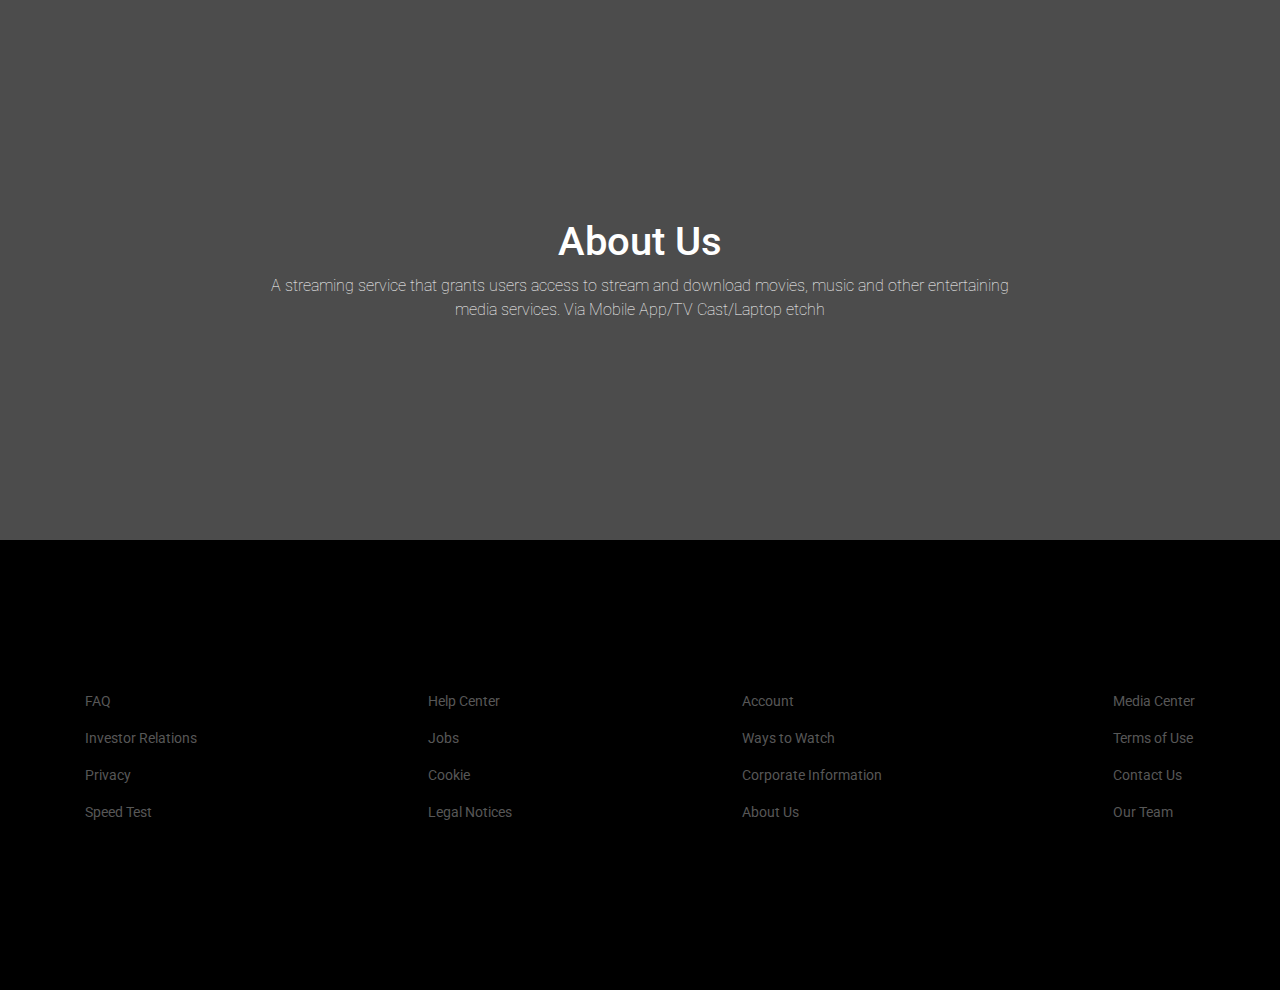
==== about.html @ c8d3bb70 "a" ====
<!DOCTYPE html>
<html lang="en">
<head>
    <meta charset="UTF-8">
    <meta name="viewport" content="width=device-width, initial-scale=1.0">
		<title>Yelofim</title>
    <link rel="stylesheet" href="../css/bootstrap.min.css">
    <link rel="stylesheet" href="style.css">
    <link rel="stylesheet" href="../about page/about.css">
</head>
<body>

  <div class="container-fluid py-5 d-flex flex-column justify-content-center align-items-center about-top-sec">

    <div class="about-overlay"></div>

    <div class="top-text-container text-center">
      <h1 class="text-white">
        About Us
      </h1>
      <p class="text-white">A streaming service that grants users access to stream and download 
        movies, music and other entertaining media services. 
        Via Mobile App/TV Cast/Laptop etchh</p>
    </div>

    <div class="main-main">
      
    </div>

    
  </div>

  <!-- footer area -->
  <div class="container-fluid footer-area d-flex justify-content-center align-items-center">

    <div class="container d-flex justify-content-between text-secondary">

      <div class="footer-section-one d-flex flex-column">
        <a href="#"><p>FAQ</p></a>
        <a href="#"><p>Investor Relations</p></a>
        <a href="#"><p>Privacy</p></a>
        <a href="#"><p>Speed Test</p></a>
      </div>

      <div class="footer-section-two d-flex flex-column">
        <a href="#"><p>Help Center</p></a>
        <a href="#"><p>Jobs</p></a>
        <a href="#"><p>Cookie</p></a>
        <a href="#"><p>Legal Notices</p></a>
      </div>

      <div class="footer-section-three d-flex flex-column">
        <a href="#"><p>Account</p></a>
        <a href="#"><p>Ways to Watch</p></a>
        <a href="../corporate-page.html"><p>Corporate Information</p></a>
        <a href="#"><p>About Us</p></a>
      </div>

      <div class="footer-section-four d-flex flex-column">
        <a href="#"><p>Media Center</p></a>
        <a href="#"><p>Terms of Use</p></a>
        <a href="#"><p>Contact Us</p></a>
        <a href="#"><p>Our Team</p></a>
      </div>

    </div>

  </div>
  <!-- footer area ends here -->

	<script src="../js/bootstrap.min.js"></script>
</body>
</html>
---- style.css ----
@import url('https://fonts.googleapis.com/css2?family=Roboto:ital,wght@0,100;0,300;0,400;0,500;0,700;0,900;1,100;1,300;1,400;1,500;1,700;1,900&display=swap');

body *{
  font-family: 'Roboto', sans-serif;
}

.overlay-image{
  background-color: rgba(0, 0, 0, 0.9);
  position: absolute;
  top: 0;
  left: 0;
  width: 100%;
  height: 100%;
}

#top-container {
  height: 100vh;
  background: url(../images/movies_collections.png);
  background-size: cover;
  /* background-position: center; */
  position: relative;
}

#logo-boxx{
  display: flex;
  justify-content: end;
  align-items: center;
  border-radius: 20px;
  /* padding: 3px 15px; */
  position: absolute;
  top: 0;
  right: 0;
  margin-top: 15px;
  margin-right: 100px;
  background-color: #F1D325;
  padding: 3px 15px;
  width: auto;
  font-size: 16px;
  font-weight: bolder;
  border-radius: 40px;
  color: black;
}

#logo-boxx:hover{
  color:white;
  /* background-color: transparent; */
  border: 2px solid orange;
}

#logo-boxx a{
  text-decoration: none;
  color: black;
  z-index: 2000;
  font-weight: 600;
}


.z-index{
  z-index: 1000;
}


.Yelofim-icon{
  width: 70px;
  height: 90px;
}

.Yelofim-logo{
  width: 173px;
  height: 35px;
}

.button-container{
  text-align: center;
}

.button-container a{
  background-color: #F1D325;
  padding: 10px 50px;
  width: auto;
  font-size: 16px;
  font-weight: bolder;
  border-radius: 40px;
  color: black;
}

.button-container a:hover{
  background-color: black;
  border: 2px solid yellow;
  color: white;
}

.text-after-button .text-content-afb{
  font-size: 12px;
  font-weight: 100;
}

.img-container{
  background-color: rgba(0, 0, 0, 0.9);
}

.divider{
  width: 100%;
  height: 1px;
  background-color: #F1D325;
  opacity: .3;
}

.inner-padding{
  margin-top: 42px;
}

#movie-display-container{
  background-color: #131313;
  height: 100vh;
}

#watch-everywhere-container{
  background-color: #131313;
  height: 85vh;
}

.watch-everywhere-text p{
  font-family: 'Roboto', sans-serif;
  font-size: 17px;
  width: 60%;
}

.img-box img{
  width: 265px;
  height: 186px;
  border-radius: 45px;
}

.img-box img:hover{
  transform: scale(1.1);
}

.img-resize img{
  width: 245px;
  height: 75px;
  border-radius: 10px;
}

.img-resize img:hover{
  transform: scale(1.1);
}

.footer-area{
  height: 50vh;
  background-color: black;
}

.footer-area a{
  text-decoration: none;
  color: #575757;
  font-size: 14px;
}

.footer-area a:hover{
  font-size: 14.3px;
  color: #b4b4b4;
}
---- about page/about.css ----
@import url('https://fonts.googleapis.com/css2?family=Roboto:ital,wght@0,100;0,300;0,400;0,500;0,700;0,900;1,100;1,300;1,400;1,500;1,700;1,900&display=swap');

body *{
  font-family: 'Roboto', sans-serif;
}

.about-top-sec{
  background: url(../images/pexels-ray-bilcliff-1672813.jpg);
  height: 60vh;
  width: 100%;
  background-position: center;
  background-size: cover;
  position: relative;
}

.about-top-sec .about-overlay{
  background-color: rgba(0, 0, 0, 0.7);
  position: absolute;
  top: 0;
  left: 0;
  width: 100%;
  height: 100%;
}

.top-text-container{
  z-index: 1;
  font-family: 'Roboto', sans-serif;
}

.top-text-container p{
  text-align: center;
  font-weight: 100;
  width: 70%;
  margin: 0 auto;
}


.main-main{
  
}
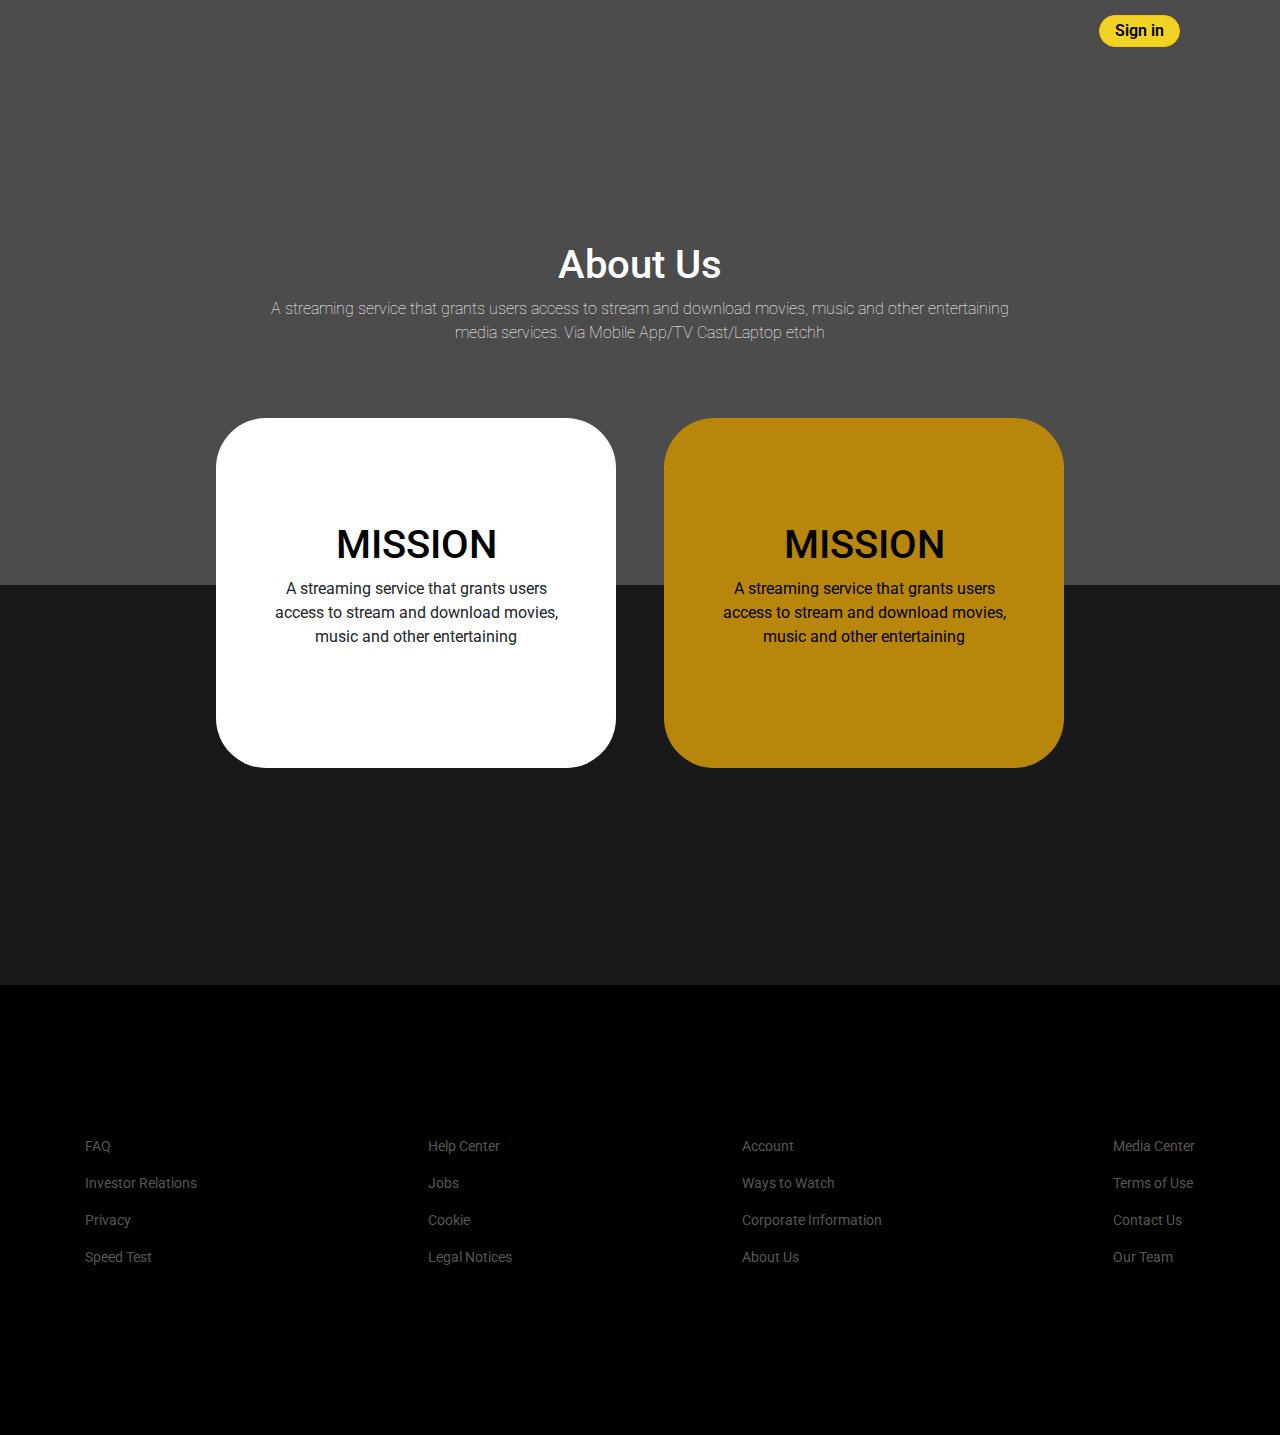
==== commit 274b8156: "aa" ====
--- a/about.html
+++ b/about.html
@@ -12,6 +12,10 @@
 
   <div class="container-fluid py-5 d-flex flex-column justify-content-center align-items-center about-top-sec">
 
+    <div id="logo-boxx" class="btn btn-warning">
+        <a href="http://watch.yelofim.com">Sign in</a>
+      </div>
+
     <div class="about-overlay"></div>
 
     <div class="top-text-container text-center">
@@ -22,13 +26,34 @@
         movies, music and other entertaining media services. 
         Via Mobile App/TV Cast/Laptop etchh</p>
     </div>
-
-    <div class="main-main">
-      
+    <div class="container-fluid d-flex flex-row justify-content-center box-con">
+      <div class="box-1 mr-5 d-flex justify-content-center align-items-center flex-column">
+        <h1>MISSION</h1>
+        <P class="text-center w-75">A streaming service that grants users 
+          access to stream and download 
+          movies, music and other 
+          entertaining</P>
+      </div>
+    <div class="box-2 d-flex justify-content-center align-items-center flex-column">
+      <h1>MISSION</h1>
+        <P class="text-center w-75">A streaming service that grants users 
+          access to stream and download 
+          movies, music and other 
+          entertaining</P>
     </div>
-
+    </div>
     
   </div>
+
+    <div class="container-fluid box-container d-flex flex-row justify-content-center">
+      <div class="overlay-second"></div>
+      
+
+    </div>
+    
+    
+  </div>
+  
 
   <!-- footer area -->
   <div class="container-fluid footer-area d-flex justify-content-center align-items-center">
--- a/about page/about.css
+++ b/about page/about.css
@@ -4,9 +4,13 @@
   font-family: 'Roboto', sans-serif;
 }
 
+#logo-boxx{
+  z-index: 1;
+}
+
 .about-top-sec{
   background: url(../images/pexels-ray-bilcliff-1672813.jpg);
-  height: 60vh;
+  height: 65vh;
   width: 100%;
   background-position: center;
   background-size: cover;
@@ -34,7 +38,51 @@
   margin: 0 auto;
 }
 
+.box-container{
+  background: url(../images/pexels-brotin-biswas-518543.jpg);
+  height: 400px;
+  width: 100%;
+  background-position: center;
+  background-size: cover;
+  position: relative;
+}
 
-.main-main{
-  
+.overlay-second{
+  background-color: rgba(0, 0, 0, 0.9);
+  position: absolute;
+  top: 0;
+  left: 0;
+  width: 100%;
+  height: 100%;
+}
+
+.box-con{
+  position: absolute;
+}
+
+.box-1{
+  width: 400px;
+  height: 350px;
+  z-index: 1;
+  padding: 5px;
+  background-color: rgb(255, 255, 255);
+  position: relative;
+  top: 300px;
+  border-radius: 50px;
+
+}
+
+.box-2{
+  width: 400px;
+  height: 350px;
+  z-index: 1;
+  padding: 5px;
+  background-color: darkgoldenrod;
+  position: relative;
+  top: 300px;
+  border-radius: 50px;
+}
+
+.box-2 p, h1{
+  color: black;
 }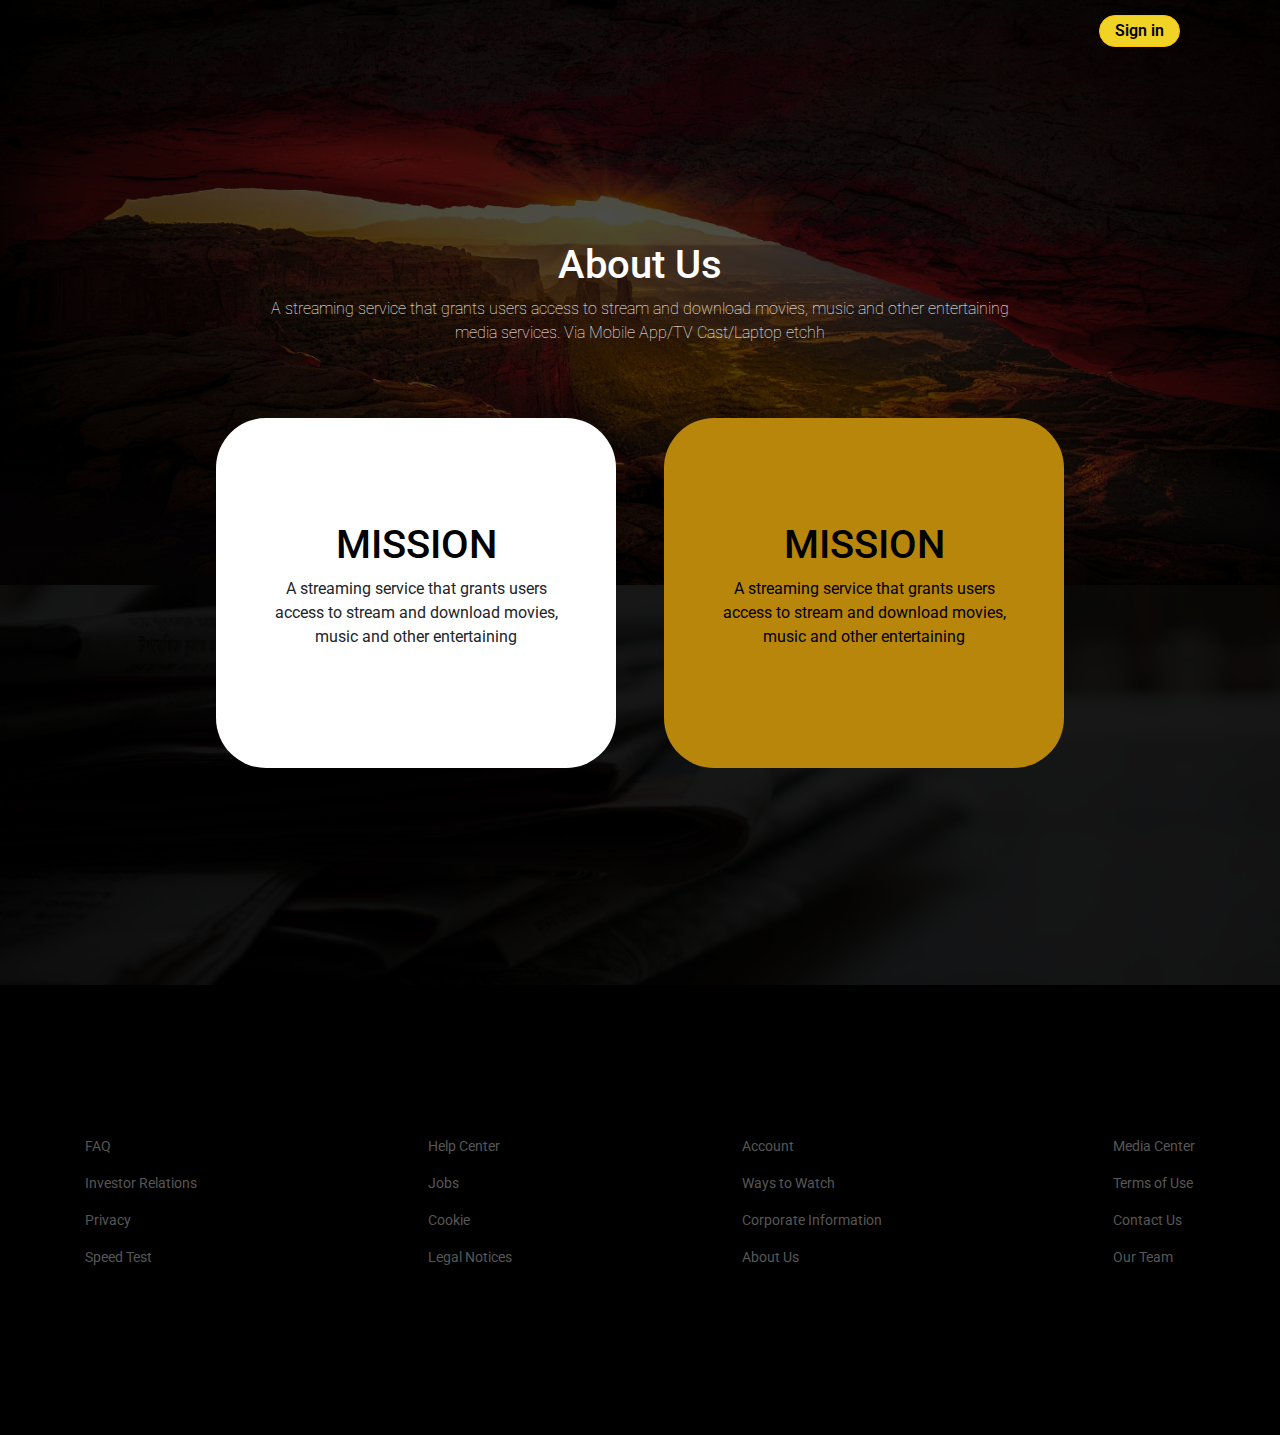
==== commit 5de4d067: "Merge pull request #2 from Collinsvfx/main" ====
--- a/about.html
+++ b/about.html
@@ -4,16 +4,16 @@
     <meta charset="UTF-8">
     <meta name="viewport" content="width=device-width, initial-scale=1.0">
 		<title>Yelofim</title>
-    <link rel="stylesheet" href="../css/bootstrap.min.css">
-    <link rel="stylesheet" href="style.css">
-    <link rel="stylesheet" href="../about page/about.css">
+    <link rel="stylesheet" href="css/bootstrap.min.css">
+    <link rel="stylesheet" href="css/style.css">
+    <link rel="stylesheet" href="css/about.css">
 </head>
 <body>
 
   <div class="container-fluid py-5 d-flex flex-column justify-content-center align-items-center about-top-sec">
 
     <div id="logo-boxx" class="btn btn-warning">
-        <a href="http://watch.yelofim.com">Sign in</a>
+        <a href="http://watch.yelofim.com/login">Sign in</a>
       </div>
 
     <div class="about-overlay"></div>
@@ -93,6 +93,6 @@
   </div>
   <!-- footer area ends here -->
 
-	<script src="../js/bootstrap.min.js"></script>
+	<script src="js/bootstrap.min.js"></script>
 </body>
 </html>--- a/css/style.css
+++ b/css/style.css
@@ -0,0 +1,163 @@
+@import url('https://fonts.googleapis.com/css2?family=Roboto:ital,wght@0,100;0,300;0,400;0,500;0,700;0,900;1,100;1,300;1,400;1,500;1,700;1,900&display=swap');
+
+body *{
+  font-family: 'Roboto', sans-serif;
+}
+
+.overlay-image{
+  background-color: rgba(0, 0, 0, 0.7);
+  position: absolute;
+  top: 0;
+  left: 0;
+  width: 100%;
+  height: 100%;
+}
+
+#top-container {
+  height: 100vh;
+  background: url(../images/movies_collections.png);
+  background-size: cover;
+  /* background-position: center; */
+  position: relative;
+}
+
+#logo-boxx{
+  display: flex;
+  justify-content: end;
+  align-items: center;
+  border-radius: 20px;
+  /* padding: 3px 15px; */
+  position: absolute;
+  top: 0;
+  right: 0;
+  margin-top: 15px;
+  margin-right: 100px;
+  background-color: #F1D325;
+  padding: 3px 15px;
+  width: auto;
+  font-size: 16px;
+  font-weight: bolder;
+  border-radius: 40px;
+  color: black;
+}
+
+#logo-boxx:hover{
+  color:white;
+  /* background-color: transparent; */
+  border: 2px solid orange;
+}
+
+#logo-boxx a{
+  text-decoration: none;
+  color: black;
+  z-index: 2000;
+  font-weight: 600;
+}
+
+
+.z-index{
+  z-index: 1000;
+}
+
+
+.Yelofim-icon{
+  width: 70px;
+  height: 90px;
+}
+
+.Yelofim-logo{
+  width: 173px;
+  height: 35px;
+}
+
+.button-container{
+  text-align: center;
+}
+
+.button-container a{
+  background-color: #F1D325;
+  padding: 10px 50px;
+  width: auto;
+  font-size: 16px;
+  font-weight: bolder;
+  border-radius: 40px;
+  color: black;
+}
+
+.button-container a:hover{
+  background-color: black;
+  border: 2px solid yellow;
+  color: white;
+}
+
+.text-after-button .text-content-afb{
+  font-size: 12px;
+  font-weight: 100;
+}
+
+.img-container{
+  background-color: rgba(0, 0, 0, 0.9);
+}
+
+.divider{
+  width: 100%;
+  height: 1px;
+  background-color: #F1D325;
+  opacity: .3;
+}
+
+.inner-padding{
+  margin-top: 42px;
+}
+
+#movie-display-container{
+  background-color: #131313;
+  height: 100vh;
+}
+
+#watch-everywhere-container{
+  background-color: #131313;
+  height: 85vh;
+}
+
+.watch-everywhere-text p{
+  font-family: 'Roboto', sans-serif;
+  font-size: 17px;
+  width: 60%;
+}
+
+.img-box img{
+  width: 265px;
+  height: 186px;
+  border-radius: 45px;
+}
+
+.img-box img:hover{
+  transform: scale(1.1);
+}
+
+.img-resize img{
+  width: 245px;
+  height: 75px;
+  border-radius: 10px;
+}
+
+.img-resize img:hover{
+  transform: scale(1.1);
+}
+
+.footer-area{
+  height: 50vh;
+  background-color: black;
+}
+
+.footer-area a{
+  text-decoration: none;
+  color: #575757;
+  font-size: 14px;
+}
+
+.footer-area a:hover{
+  font-size: 14.3px;
+  color: #b4b4b4;
+}--- a/css/about.css
+++ b/css/about.css
@@ -0,0 +1,88 @@
+@import url('https://fonts.googleapis.com/css2?family=Roboto:ital,wght@0,100;0,300;0,400;0,500;0,700;0,900;1,100;1,300;1,400;1,500;1,700;1,900&display=swap');
+
+body *{
+  font-family: 'Roboto', sans-serif;
+}
+
+#logo-boxx{
+  z-index: 1;
+}
+
+.about-top-sec{
+  background: url(../images/pexels-ray-bilcliff-1672813.jpg);
+  height: 65vh;
+  width: 100%;
+  background-position: center;
+  background-size: cover;
+  position: relative;
+}
+
+.about-top-sec .about-overlay{
+  background-color: rgba(0, 0, 0, 0.7);
+  position: absolute;
+  top: 0;
+  left: 0;
+  width: 100%;
+  height: 100%;
+}
+
+.top-text-container{
+  z-index: 1;
+  font-family: 'Roboto', sans-serif;
+}
+
+.top-text-container p{
+  text-align: center;
+  font-weight: 100;
+  width: 70%;
+  margin: 0 auto;
+}
+
+.box-container{
+  background: url(../images/pexels-brotin-biswas-518543.jpg);
+  height: 400px;
+  width: 100%;
+  background-position: center;
+  background-size: cover;
+  position: relative;
+}
+
+.overlay-second{
+  background-color: rgba(0, 0, 0, 0.9);
+  position: absolute;
+  top: 0;
+  left: 0;
+  width: 100%;
+  height: 100%;
+}
+
+.box-con{
+  position: absolute;
+}
+
+.box-1{
+  width: 400px;
+  height: 350px;
+  z-index: 1;
+  padding: 5px;
+  background-color: rgb(255, 255, 255);
+  position: relative;
+  top: 300px;
+  border-radius: 50px;
+
+}
+
+.box-2{
+  width: 400px;
+  height: 350px;
+  z-index: 1;
+  padding: 5px;
+  background-color: darkgoldenrod;
+  position: relative;
+  top: 300px;
+  border-radius: 50px;
+}
+
+.box-2 p, h1{
+  color: black;
+}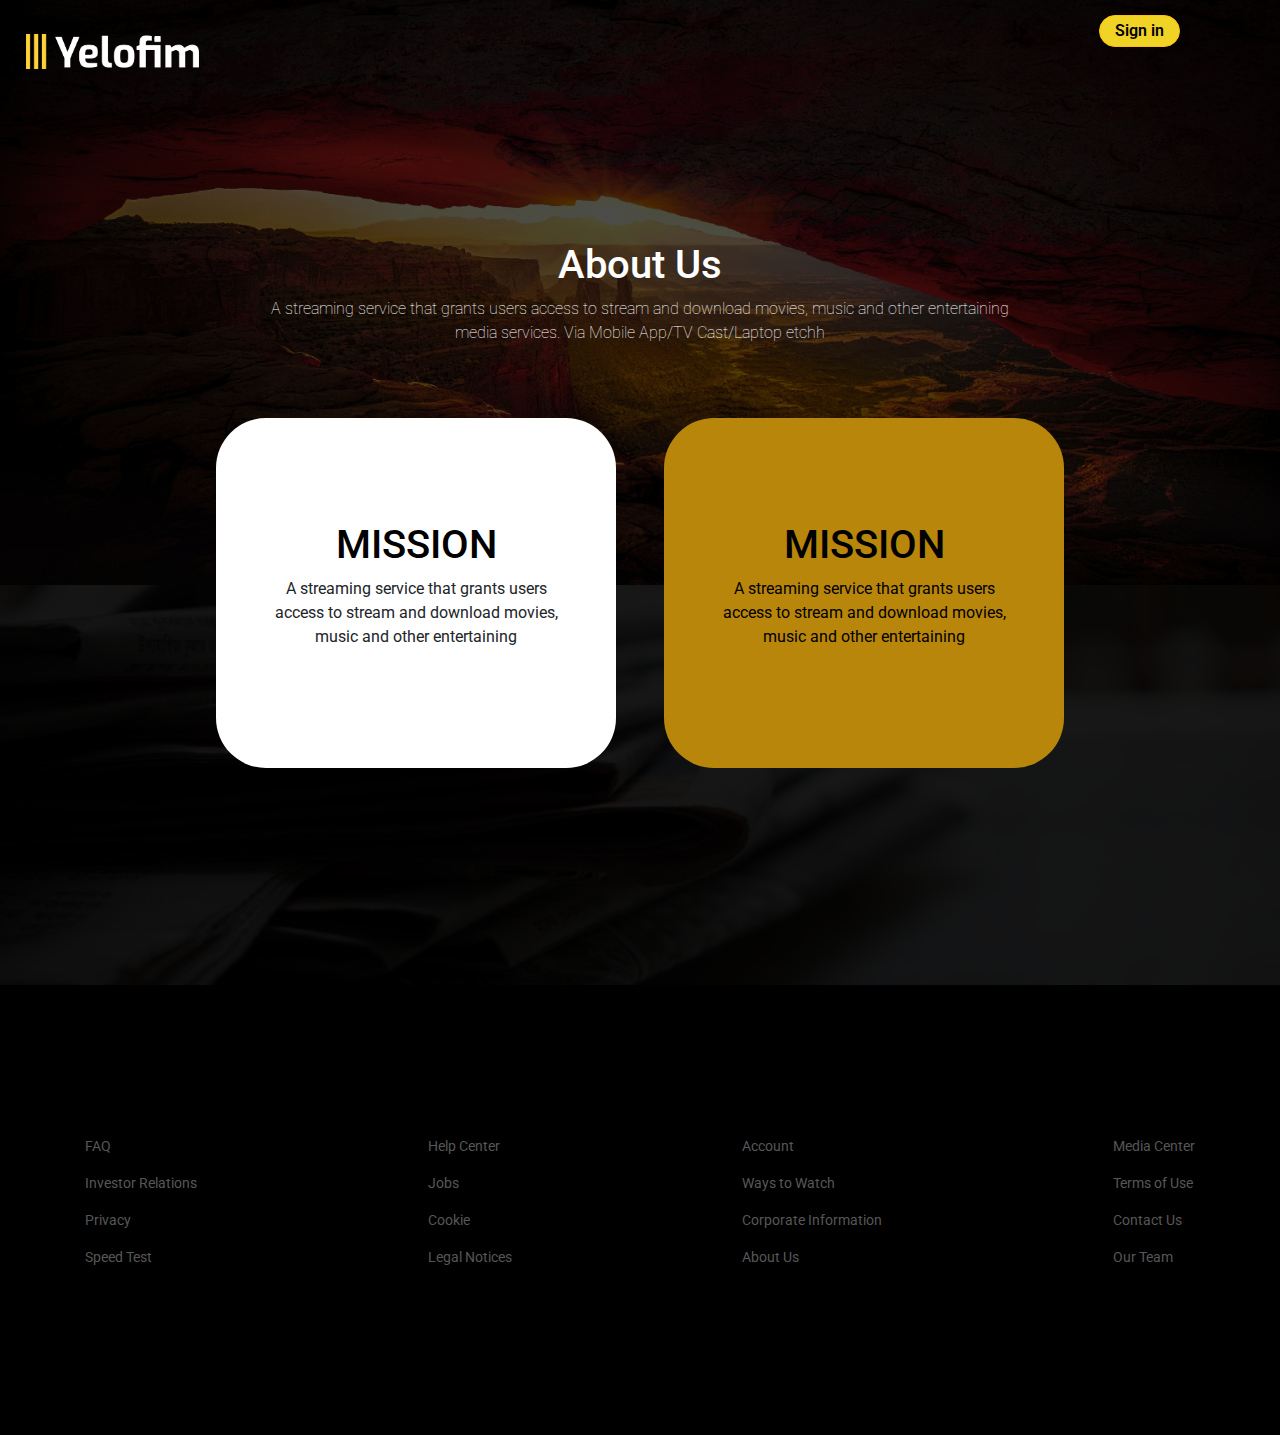
==== commit 10eaff8b: "Final Link Clean Up" ====
--- a/about.html
+++ b/about.html
@@ -12,9 +12,13 @@
 
   <div class="container-fluid py-5 d-flex flex-column justify-content-center align-items-center about-top-sec">
 
+    <div class="yelofim-nav mt-4">
+      <a href="http://yelofim.com"><img src="images/Logo 01.png" alt="yelofim-logo" class="Yelofim-logo"></a>
+    </div>
+
     <div id="logo-boxx" class="btn btn-warning">
-        <a href="http://watch.yelofim.com/login">Sign in</a>
-      </div>
+      <a href="http://watch.yelofim.com/login">Sign in</a>
+    </div>
 
     <div class="about-overlay"></div>
 
@@ -62,29 +66,29 @@
 
       <div class="footer-section-one d-flex flex-column">
         <a href="#"><p>FAQ</p></a>
-        <a href="#"><p>Investor Relations</p></a>
+        <a href="corporate-page.html"><p>Investor Relations</p></a>
         <a href="#"><p>Privacy</p></a>
         <a href="#"><p>Speed Test</p></a>
       </div>
-
+  
       <div class="footer-section-two d-flex flex-column">
         <a href="#"><p>Help Center</p></a>
         <a href="#"><p>Jobs</p></a>
         <a href="#"><p>Cookie</p></a>
         <a href="#"><p>Legal Notices</p></a>
       </div>
-
+  
       <div class="footer-section-three d-flex flex-column">
-        <a href="#"><p>Account</p></a>
+        <a href="watch.yelofim.com/profile"><p>Account</p></a>
         <a href="#"><p>Ways to Watch</p></a>
-        <a href="../corporate-page.html"><p>Corporate Information</p></a>
-        <a href="#"><p>About Us</p></a>
+        <a href="corporate-page.html"><p>Corporate Information</p></a>
+        <a href="about.html"><p>About Us</p></a>
       </div>
-
+  
       <div class="footer-section-four d-flex flex-column">
         <a href="#"><p>Media Center</p></a>
         <a href="#"><p>Terms of Use</p></a>
-        <a href="#"><p>Contact Us</p></a>
+        <a href="contact.html"><p>Contact Us</p></a>
         <a href="#"><p>Our Team</p></a>
       </div>
 
--- a/css/style.css
+++ b/css/style.css
@@ -69,7 +69,12 @@
   width: 173px;
   height: 35px;
 }
-
+.yelofim-nav{
+  position: absolute;
+  top: 10px;
+  left: 2%;
+  z-index: 10000;
+}
 .button-container{
   text-align: center;
 }
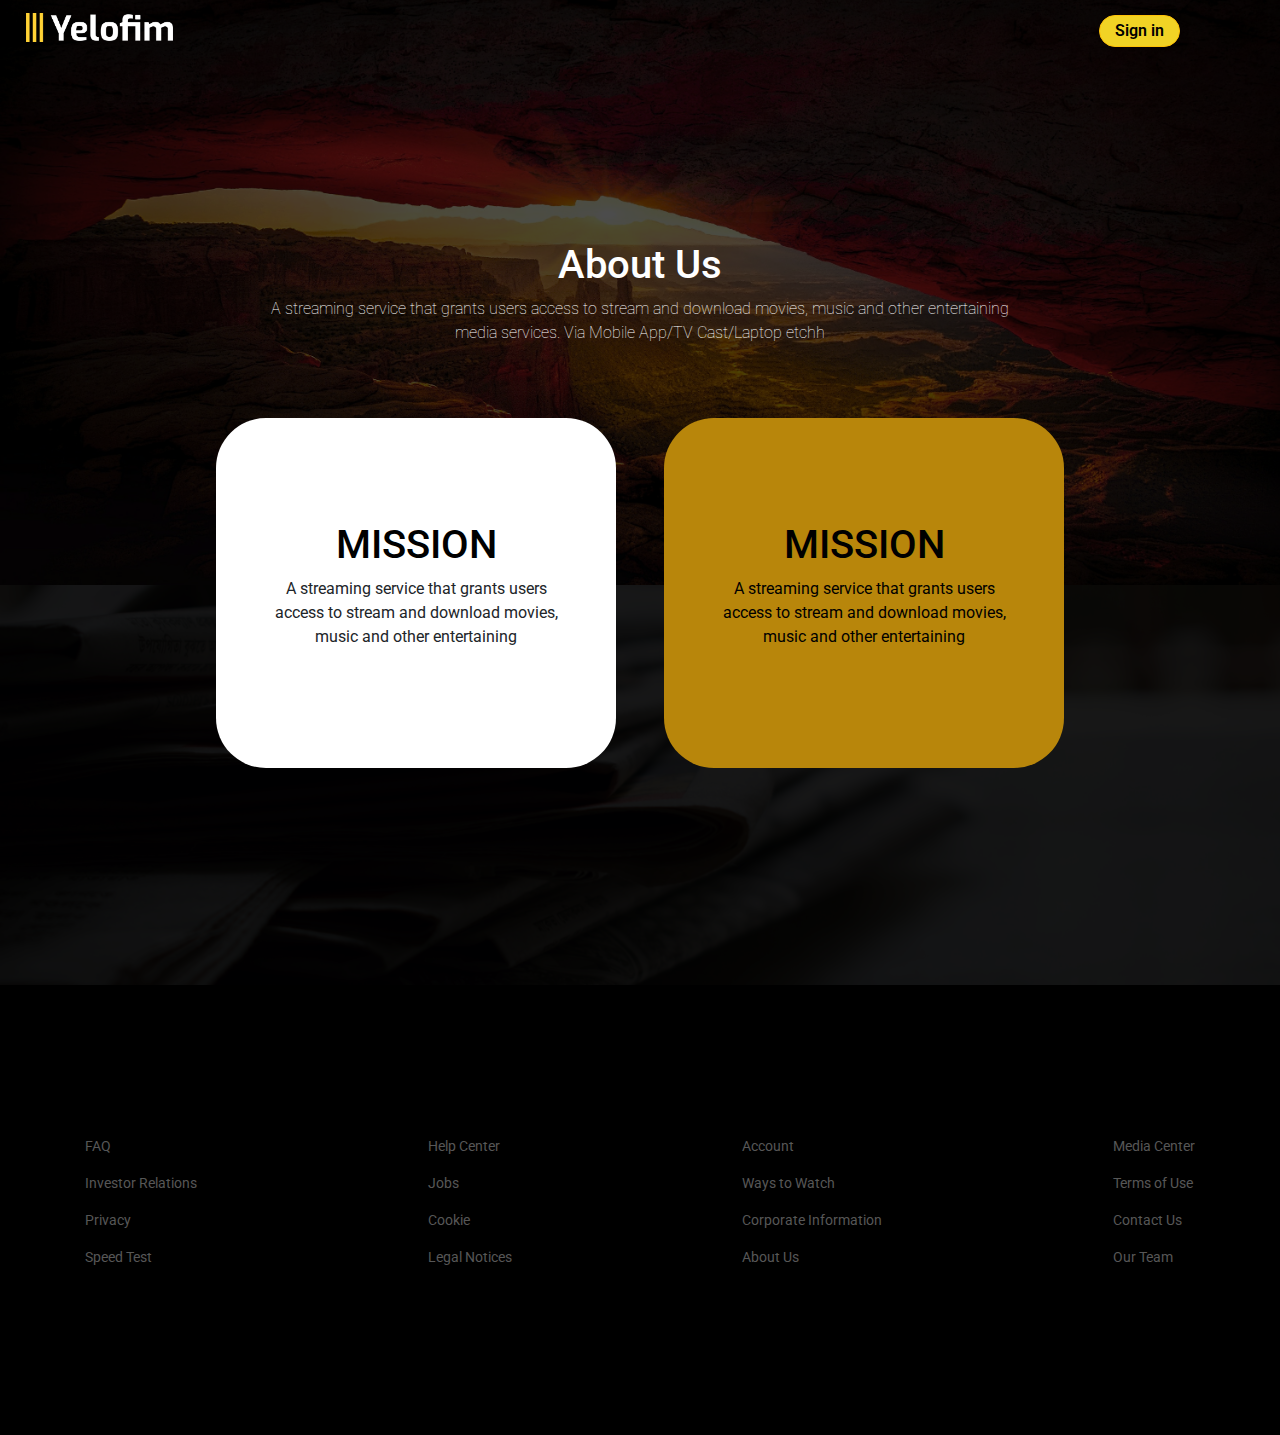
==== commit 7c8ed7a1: "Fni" ====
--- a/about.html
+++ b/about.html
@@ -13,7 +13,7 @@
   <div class="container-fluid py-5 d-flex flex-column justify-content-center align-items-center about-top-sec">
 
     <div class="yelofim-nav mt-4">
-      <a href="http://yelofim.com"><img src="images/Logo 01.png" alt="yelofim-logo" class="Yelofim-logo"></a>
+      <a href="http://yelofim.com"><img src="images/Logo 01.png" alt="yelofim-logo"></a>
     </div>
 
     <div id="logo-boxx" class="btn btn-warning">
--- a/css/style.css
+++ b/css/style.css
@@ -64,21 +64,23 @@
   width: 70px;
   height: 90px;
 }
-
 .Yelofim-logo{
   width: 173px;
   height: 35px;
 }
 .yelofim-nav{
   position: absolute;
-  top: 10px;
+  top: 0px;
   left: 2%;
-  z-index: 10000;
+  z-index: 10;
+  margin-top: 1% !important;
+}
+.yelofim-nav a img{
+  width:15%;
 }
 .button-container{
   text-align: center;
 }
-
 .button-container a{
   background-color: #F1D325;
   padding: 10px 50px;
@@ -88,80 +90,65 @@
   border-radius: 40px;
   color: black;
 }
-
 .button-container a:hover{
   background-color: black;
   border: 2px solid yellow;
   color: white;
 }
-
 .text-after-button .text-content-afb{
   font-size: 12px;
   font-weight: 100;
 }
-
 .img-container{
   background-color: rgba(0, 0, 0, 0.9);
 }
-
 .divider{
   width: 100%;
   height: 1px;
   background-color: #F1D325;
   opacity: .3;
 }
-
 .inner-padding{
   margin-top: 42px;
 }
-
 #movie-display-container{
   background-color: #131313;
   height: 100vh;
 }
-
 #watch-everywhere-container{
   background-color: #131313;
   height: 85vh;
 }
-
 .watch-everywhere-text p{
   font-family: 'Roboto', sans-serif;
   font-size: 17px;
   width: 60%;
 }
-
 .img-box img{
   width: 265px;
   height: 186px;
   border-radius: 45px;
 }
-
 .img-box img:hover{
   transform: scale(1.1);
 }
-
 .img-resize img{
   width: 245px;
   height: 75px;
   border-radius: 10px;
 }
-
 .img-resize img:hover{
   transform: scale(1.1);
 }
-
 .footer-area{
   height: 50vh;
   background-color: black;
 }
-
 .footer-area a{
   text-decoration: none;
   color: #575757;
   font-size: 14px;
 }
-
 .footer-area a:hover{
   font-size: 14.3px;
   color: #b4b4b4;
